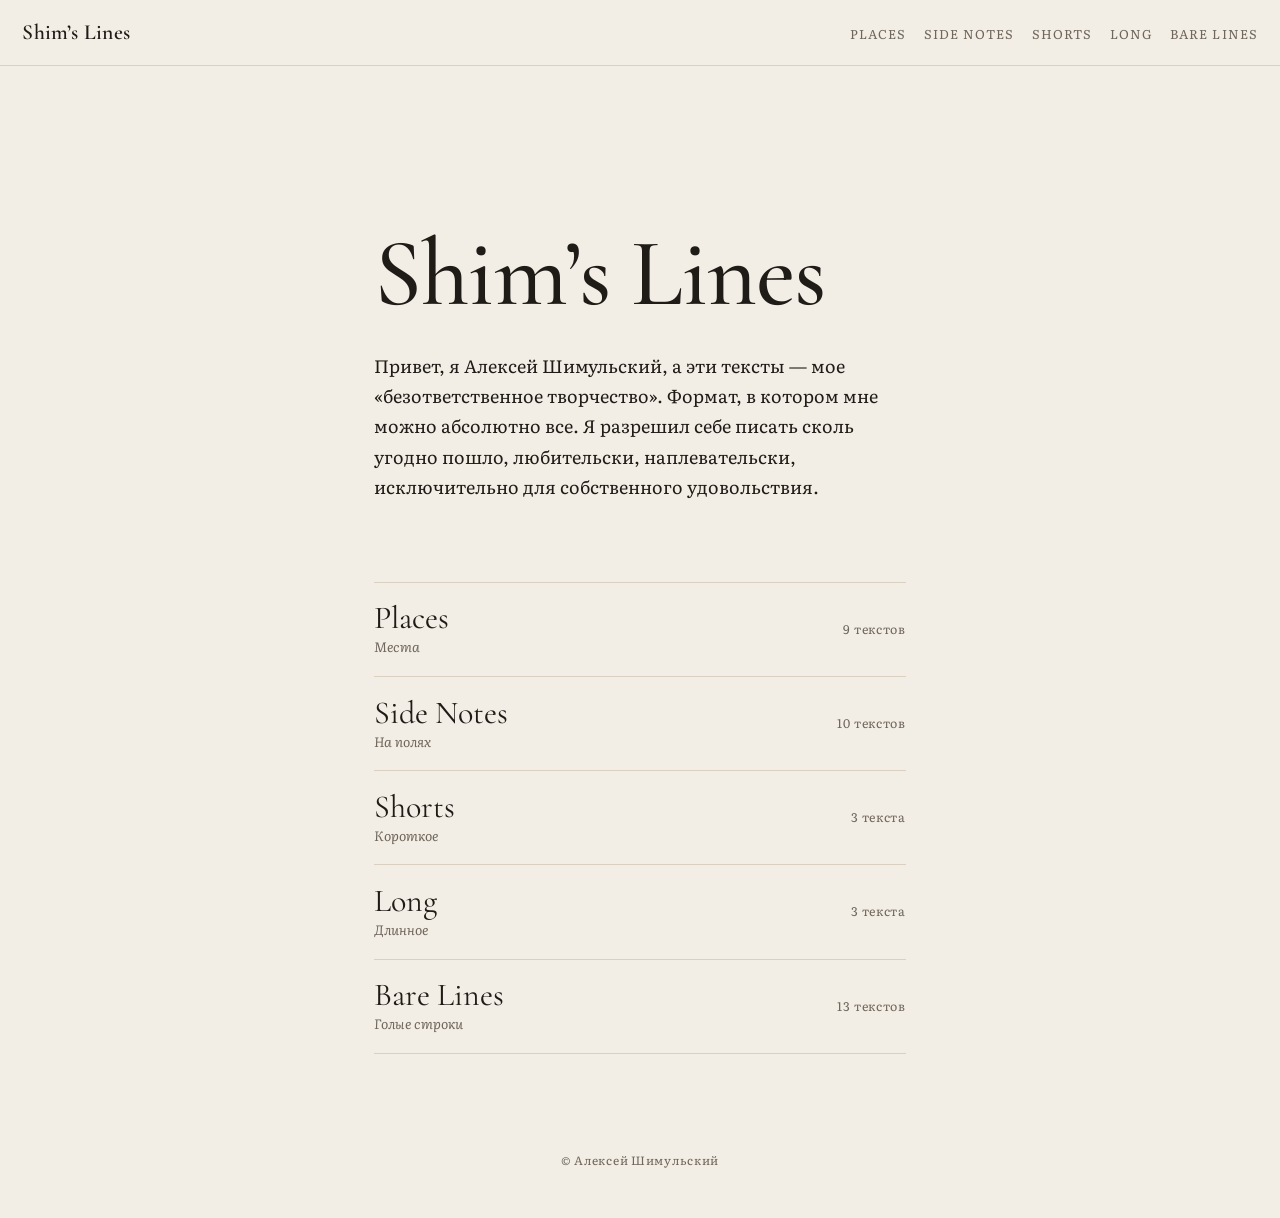
==== index.html @ 5a946348 "Shim’s Lines: static site moved from Notion Co-Authored-By: Claude Opus 5.5 <noreply@anthropic.com> " ====
<!doctype html>
<html lang="ru">
<head>
<meta charset="utf-8">
<meta name="viewport" content="width=device-width, initial-scale=1">
<title>Shim’s Lines</title>
<meta name="description" content="Привет, я Алексей Шимульский, а эти тексты — мое «безответственное творчество». Формат, в котором мне можно абсолютно все. Я разрешил себе писать сколь угодно пошло, любительски, н">
<meta property="og:title" content="Shim’s Lines">
<meta property="og:description" content="Привет, я Алексей Шимульский, а эти тексты — мое «безответственное творчество». Формат, в котором мне можно абсолютно все. Я разрешил себе писать сколь угодно пошло, любительски, н">
<meta property="og:type" content="website">
<link rel="preconnect" href="https://fonts.googleapis.com">
<link rel="preconnect" href="https://fonts.gstatic.com" crossorigin>
<link href="https://fonts.googleapis.com/css2?family=Cormorant+Garamond:ital,wght@0,500;0,600;1,500&family=Literata:ital,opsz,wght@0,7..72,400;0,7..72,600;1,7..72,400&display=swap" rel="stylesheet">
<link rel="stylesheet" href="style.css">
<link rel="icon" href="data:image/svg+xml,<svg xmlns='http://www.w3.org/2000/svg' viewBox='0 0 100 100'><text y='.9em' font-size='90'>✒</text></svg>">
</head>
<body>
<header class="top"><a class="brand" href="index.html">Shim’s Lines</a><nav><a href="places.html">Places</a><a href="side-notes.html">Side Notes</a><a href="shorts.html">Shorts</a><a href="long.html">Long</a><a href="bare-lines.html">Bare Lines</a></nav></header>
<main>
<section class="hero"><h1>Shim’s Lines</h1><p class="intro">Привет, я Алексей Шимульский, а эти тексты — мое «безответственное творчество». Формат, в котором мне можно абсолютно все. Я разрешил себе писать сколь угодно пошло, любительски, наплевательски, исключительно для собственного удовольствия.</p></section><ul class="sections"><li><a href="places.html"><span class="t">Places</span><span class="ru">Места</span><span class="n">9 текстов</span></a></li><li><a href="side-notes.html"><span class="t">Side Notes</span><span class="ru">На полях</span><span class="n">10 текстов</span></a></li><li><a href="shorts.html"><span class="t">Shorts</span><span class="ru">Короткое</span><span class="n">3 текста</span></a></li><li><a href="long.html"><span class="t">Long</span><span class="ru">Длинное</span><span class="n">3 текста</span></a></li><li><a href="bare-lines.html"><span class="t">Bare Lines</span><span class="ru">Голые строки</span><span class="n">13 текстов</span></a></li></ul>
</main>
<footer class="foot">© Алексей Шимульский</footer>
</body>
</html>
---- style.css ----
:root {
  --paper: #f3eee5;
  --ink: #1f1b17;
  --soft: #6f665c;
  --line: #d9d0c2;
  --accent: #9a3a24;
  --cue: #3d5a73;
  --measure: 36rem;
}
@media (prefers-color-scheme: dark) {
  :root { --paper: #171513; --ink: #e9e2d6; --soft: #9a9083; --line: #36302a; --accent: #d77a5c; --cue: #8fb1cc; }
}
* { box-sizing: border-box; }
html { -webkit-text-size-adjust: 100%; }
body {
  margin: 0; background: var(--paper); color: var(--ink);
  font-family: "Literata", Georgia, serif; font-size: 19px; line-height: 1.68;
  font-optical-sizing: auto; -webkit-font-smoothing: antialiased;
}
a { color: inherit; text-decoration: none; }
::selection { background: var(--accent); color: var(--paper); }

.top {
  position: sticky; top: 0; z-index: 5;
  display: flex; flex-wrap: wrap; gap: .4rem 1.6rem; align-items: baseline; justify-content: space-between;
  padding: .9rem 1.4rem; background: color-mix(in srgb, var(--paper) 88%, transparent);
  backdrop-filter: blur(8px); border-bottom: 1px solid var(--line);
}
.brand { font-family: "Cormorant Garamond", serif; font-size: 1.35rem; font-weight: 600; letter-spacing: .01em; }
.top nav { display: flex; flex-wrap: wrap; gap: .2rem 1.1rem; font-size: .8rem; letter-spacing: .08em; text-transform: uppercase; color: var(--soft); }
.top nav a:hover, .top nav a.on { color: var(--accent); }

main { max-width: var(--measure); margin: 0 auto; padding: 0 1.4rem 4rem; }

/* index */
.hero { padding: 18vh 0 3rem; }
.hero h1 { font-family: "Cormorant Garamond", serif; font-weight: 500; font-size: clamp(3.4rem, 11vw, 6rem); line-height: .95; margin: 0 0 2rem; letter-spacing: -.01em; }
.intro { font-size: 1.12rem; margin: 0; }
.sections { list-style: none; padding: 0; margin: 2rem 0 0; border-top: 1px solid var(--line); }
.sections li { border-bottom: 1px solid var(--line); }
.sections a { display: grid; grid-template-columns: 1fr auto; grid-template-areas: "t n" "ru n"; padding: 1.1rem 0; transition: padding .25s; }
.sections a:hover { padding-left: .6rem; }
.sections .t { grid-area: t; font-family: "Cormorant Garamond", serif; font-size: 2rem; line-height: 1.1; }
.sections a:hover .t { color: var(--accent); }
.sections .ru { grid-area: ru; font-size: .85rem; color: var(--soft); font-style: italic; }
.sections .n { grid-area: n; align-self: center; font-size: .78rem; color: var(--soft); letter-spacing: .05em; }

/* section */
.sec-head { padding: 12vh 0 2.5rem; }
.sec-head h1 { font-family: "Cormorant Garamond", serif; font-weight: 500; font-size: clamp(3rem, 9vw, 4.6rem); line-height: 1; margin: 0; }
.sec-head .ru, .sec-head .sub { margin: .5rem 0 0; color: var(--soft); font-style: italic; }
.sec-head .by { margin: 1.4rem 0 0; font-size: .8rem; letter-spacing: .1em; text-transform: uppercase; color: var(--soft); }
.back { font-size: .8rem; letter-spacing: .08em; text-transform: uppercase; color: var(--soft); display: inline-block; margin-bottom: 1.6rem; }
.back:hover { color: var(--accent); }
.toc { list-style: none; padding: 0; margin: 2rem 0 0; display: flex; flex-wrap: wrap; gap: .3rem 1.2rem; font-size: .92rem; }
.toc a { border-bottom: 1px solid var(--line); }
.toc a:hover { color: var(--accent); border-color: var(--accent); }

.piece p { margin: 0 0 1.05em; hyphens: auto; }
.piece h2 { font-family: "Cormorant Garamond", serif; font-weight: 600; font-size: 2.1rem; line-height: 1.1; margin: 0 0 1.2rem; color: var(--accent); scroll-margin-top: 5rem; }
.piece ul, .piece ol { margin: 0 0 1.05em; padding-left: 1.3em; }
.piece li { margin-bottom: .55em; }
.piece ol li::marker { font-family: "Cormorant Garamond", serif; color: var(--accent); font-weight: 600; }
.piece ul.checks { list-style: none; padding: 0; }
.piece ul.checks li::before { content: "✓"; color: var(--accent); margin-right: .7em; }
.piece .cue { hyphens: manual; font-style: italic; color: var(--cue); font-size: .94em; margin: 2.2em 0 1.4em; padding-left: 1rem; border-left: 2px solid var(--cue); }
.piece .sign { text-align: right; font-style: italic; color: var(--soft); margin-top: 1.6em; }
.orn { text-align: center; color: var(--accent); font-size: 1.3rem; margin: 2.6rem 0; letter-spacing: .3em; }

.longlist { list-style: none; padding: 0; margin: 0; border-top: 1px solid var(--line); }
.longlist li { border-bottom: 1px solid var(--line); }
.longlist a { display: block; padding: 1.4rem 0; }
.longlist .t { display: block; font-family: "Cormorant Garamond", serif; font-size: 2rem; line-height: 1.1; }
.longlist .s { display: block; font-style: italic; color: var(--soft); font-size: .9rem; }
.longlist .ex { display: block; color: var(--soft); font-size: .92rem; margin-top: .5rem; }
.longlist a:hover .t { color: var(--accent); }

.pn { display: flex; justify-content: space-between; margin-top: 4rem; padding-top: 1.2rem; border-top: 1px solid var(--line); font-size: .85rem; letter-spacing: .06em; text-transform: uppercase; color: var(--soft); }
.pn a:hover { color: var(--accent); }
.foot { text-align: center; font-size: .75rem; color: var(--soft); padding: 2rem 1rem 3rem; letter-spacing: .06em; }

@media (max-width: 600px) {
  body { font-size: 17.5px; }
  .top { padding: .7rem 1rem; }
  .top nav { gap: .2rem .8rem; font-size: .72rem; }
  .hero { padding-top: 10vh; }
}
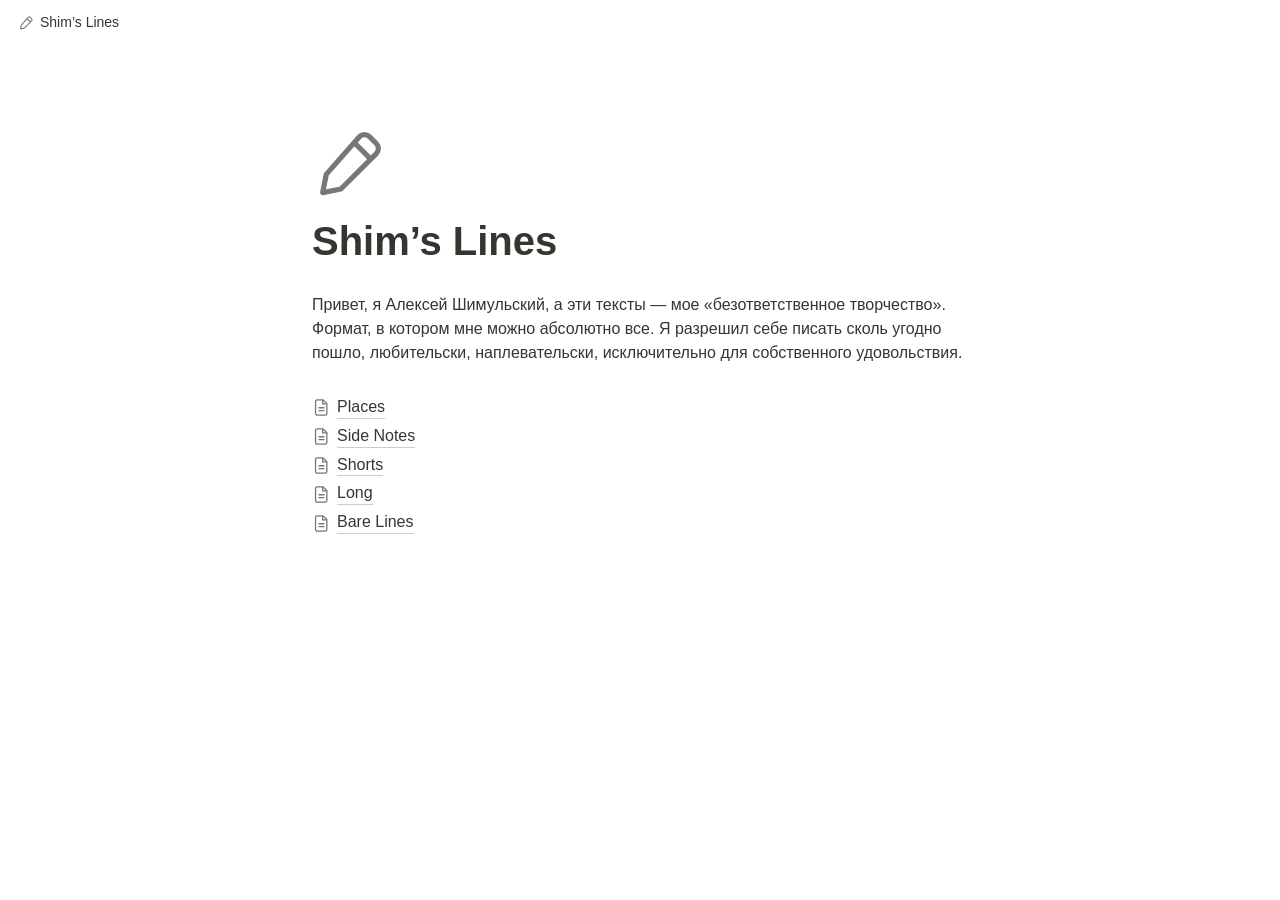
==== commit d6c34468: "Notion-like design Co-Authored-By: Claude Opus 5.5 <noreply@anthropic.com> Claude-Session: https://c" ====
--- a/index.html
+++ b/index.html
@@ -8,17 +8,13 @@
 <meta property="og:title" content="Shim’s Lines">
 <meta property="og:description" content="Привет, я Алексей Шимульский, а эти тексты — мое «безответственное творчество». Формат, в котором мне можно абсолютно все. Я разрешил себе писать сколь угодно пошло, любительски, н">
 <meta property="og:type" content="website">
-<link rel="preconnect" href="https://fonts.googleapis.com">
-<link rel="preconnect" href="https://fonts.gstatic.com" crossorigin>
-<link href="https://fonts.googleapis.com/css2?family=Cormorant+Garamond:ital,wght@0,500;0,600;1,500&family=Literata:ital,opsz,wght@0,7..72,400;0,7..72,600;1,7..72,400&display=swap" rel="stylesheet">
 <link rel="stylesheet" href="style.css">
 <link rel="icon" href="data:image/svg+xml,<svg xmlns='http://www.w3.org/2000/svg' viewBox='0 0 100 100'><text y='.9em' font-size='90'>✒</text></svg>">
 </head>
 <body>
-<header class="top"><a class="brand" href="index.html">Shim’s Lines</a><nav><a href="places.html">Places</a><a href="side-notes.html">Side Notes</a><a href="shorts.html">Shorts</a><a href="long.html">Long</a><a href="bare-lines.html">Bare Lines</a></nav></header>
+<header class="top"><a href="index.html"><svg class="pen sm" viewBox="0 0 24 24" aria-hidden="true"><path d="M15.2 3.6a2.2 2.2 0 0 1 3.1 0l2.1 2.1a2.2 2.2 0 0 1 0 3.1L9.5 19.7l-5.6 1.1 1.1-5.6L15.2 3.6Z" fill="none" stroke="currentColor" stroke-width="1.6" stroke-linejoin="round"/><path d="m13.5 5.3 5.2 5.2" stroke="currentColor" stroke-width="1.6"/></svg>Shim’s Lines</a></header>
 <main>
-<section class="hero"><h1>Shim’s Lines</h1><p class="intro">Привет, я Алексей Шимульский, а эти тексты — мое «безответственное творчество». Формат, в котором мне можно абсолютно все. Я разрешил себе писать сколь угодно пошло, любительски, наплевательски, исключительно для собственного удовольствия.</p></section><ul class="sections"><li><a href="places.html"><span class="t">Places</span><span class="ru">Места</span><span class="n">9 текстов</span></a></li><li><a href="side-notes.html"><span class="t">Side Notes</span><span class="ru">На полях</span><span class="n">10 текстов</span></a></li><li><a href="shorts.html"><span class="t">Shorts</span><span class="ru">Короткое</span><span class="n">3 текста</span></a></li><li><a href="long.html"><span class="t">Long</span><span class="ru">Длинное</span><span class="n">3 текста</span></a></li><li><a href="bare-lines.html"><span class="t">Bare Lines</span><span class="ru">Голые строки</span><span class="n">13 текстов</span></a></li></ul>
+<div class="icon"><svg class="pen" viewBox="0 0 24 24" aria-hidden="true"><path d="M15.2 3.6a2.2 2.2 0 0 1 3.1 0l2.1 2.1a2.2 2.2 0 0 1 0 3.1L9.5 19.7l-5.6 1.1 1.1-5.6L15.2 3.6Z" fill="none" stroke="currentColor" stroke-width="1.6" stroke-linejoin="round"/><path d="m13.5 5.3 5.2 5.2" stroke="currentColor" stroke-width="1.6"/></svg></div><h1 class="title">Shim’s Lines</h1><p>Привет, я Алексей Шимульский, а эти тексты — мое «безответственное творчество». Формат, в котором мне можно абсолютно все. Я разрешил себе писать сколь угодно пошло, любительски, наплевательски, исключительно для собственного удовольствия.</p><p class="gap"></p><a class="pagelink" href="places.html"><svg class="doc" viewBox="0 0 16 16" aria-hidden="true"><path d="M4.35 1.5h4.9l3.25 3.25v8.4c0 .75-.6 1.35-1.35 1.35h-6.8c-.75 0-1.35-.6-1.35-1.35V2.85c0-.75.6-1.35 1.35-1.35Z" fill="none" stroke="currentColor" stroke-width="1.1"/><path d="M9 1.7v3.3h3.3M5.5 8.2h5M5.5 10.6h5" fill="none" stroke="currentColor" stroke-width="1.1"/></svg><span class="pl">Places</span></a><a class="pagelink" href="side-notes.html"><svg class="doc" viewBox="0 0 16 16" aria-hidden="true"><path d="M4.35 1.5h4.9l3.25 3.25v8.4c0 .75-.6 1.35-1.35 1.35h-6.8c-.75 0-1.35-.6-1.35-1.35V2.85c0-.75.6-1.35 1.35-1.35Z" fill="none" stroke="currentColor" stroke-width="1.1"/><path d="M9 1.7v3.3h3.3M5.5 8.2h5M5.5 10.6h5" fill="none" stroke="currentColor" stroke-width="1.1"/></svg><span class="pl">Side Notes</span></a><a class="pagelink" href="shorts.html"><svg class="doc" viewBox="0 0 16 16" aria-hidden="true"><path d="M4.35 1.5h4.9l3.25 3.25v8.4c0 .75-.6 1.35-1.35 1.35h-6.8c-.75 0-1.35-.6-1.35-1.35V2.85c0-.75.6-1.35 1.35-1.35Z" fill="none" stroke="currentColor" stroke-width="1.1"/><path d="M9 1.7v3.3h3.3M5.5 8.2h5M5.5 10.6h5" fill="none" stroke="currentColor" stroke-width="1.1"/></svg><span class="pl">Shorts</span></a><a class="pagelink" href="long.html"><svg class="doc" viewBox="0 0 16 16" aria-hidden="true"><path d="M4.35 1.5h4.9l3.25 3.25v8.4c0 .75-.6 1.35-1.35 1.35h-6.8c-.75 0-1.35-.6-1.35-1.35V2.85c0-.75.6-1.35 1.35-1.35Z" fill="none" stroke="currentColor" stroke-width="1.1"/><path d="M9 1.7v3.3h3.3M5.5 8.2h5M5.5 10.6h5" fill="none" stroke="currentColor" stroke-width="1.1"/></svg><span class="pl">Long</span></a><a class="pagelink" href="bare-lines.html"><svg class="doc" viewBox="0 0 16 16" aria-hidden="true"><path d="M4.35 1.5h4.9l3.25 3.25v8.4c0 .75-.6 1.35-1.35 1.35h-6.8c-.75 0-1.35-.6-1.35-1.35V2.85c0-.75.6-1.35 1.35-1.35Z" fill="none" stroke="currentColor" stroke-width="1.1"/><path d="M9 1.7v3.3h3.3M5.5 8.2h5M5.5 10.6h5" fill="none" stroke="currentColor" stroke-width="1.1"/></svg><span class="pl">Bare Lines</span></a>
 </main>
-<footer class="foot">© Алексей Шимульский</footer>
 </body>
 </html>
--- a/style.css
+++ b/style.css
@@ -1,87 +1,61 @@
-:root {
-  --paper: #f3eee5;
-  --ink: #1f1b17;
-  --soft: #6f665c;
-  --line: #d9d0c2;
-  --accent: #9a3a24;
-  --cue: #3d5a73;
-  --measure: 36rem;
-}
+/* Notion-like page */
+:root { --text:#37352f; --gray:#787774; --line:#e9e9e7; --link:#37352f; --hover:rgba(55,53,47,.06); --blue:#337ea9; --bg:#fff; }
 @media (prefers-color-scheme: dark) {
-  :root { --paper: #171513; --ink: #e9e2d6; --soft: #9a9083; --line: #36302a; --accent: #d77a5c; --cue: #8fb1cc; }
+  :root { --text:#d4d4d4; --gray:#9b9b9b; --line:#2f2f2f; --link:#d4d4d4; --hover:rgba(255,255,255,.055); --blue:#529cca; --bg:#191919; }
 }
 * { box-sizing: border-box; }
-html { -webkit-text-size-adjust: 100%; }
 body {
-  margin: 0; background: var(--paper); color: var(--ink);
-  font-family: "Literata", Georgia, serif; font-size: 19px; line-height: 1.68;
-  font-optical-sizing: auto; -webkit-font-smoothing: antialiased;
+  margin: 0; background: var(--bg); color: var(--text);
+  font: 16px/1.5 ui-sans-serif, -apple-system, BlinkMacSystemFont, "Segoe UI Variable Display", "Segoe UI", Helvetica, "Apple Color Emoji", Arial, sans-serif;
+  -webkit-font-smoothing: antialiased;
 }
-a { color: inherit; text-decoration: none; }
-::selection { background: var(--accent); color: var(--paper); }
+a { color: inherit; }
 
+/* top bar with breadcrumbs */
 .top {
-  position: sticky; top: 0; z-index: 5;
-  display: flex; flex-wrap: wrap; gap: .4rem 1.6rem; align-items: baseline; justify-content: space-between;
-  padding: .9rem 1.4rem; background: color-mix(in srgb, var(--paper) 88%, transparent);
-  backdrop-filter: blur(8px); border-bottom: 1px solid var(--line);
+  position: sticky; top: 0; z-index: 5; height: 45px; padding: 0 12px;
+  display: flex; align-items: center; gap: 2px; font-size: 14px;
+  background: var(--bg); white-space: nowrap; overflow: hidden;
 }
-.brand { font-family: "Cormorant Garamond", serif; font-size: 1.35rem; font-weight: 600; letter-spacing: .01em; }
-.top nav { display: flex; flex-wrap: wrap; gap: .2rem 1.1rem; font-size: .8rem; letter-spacing: .08em; text-transform: uppercase; color: var(--soft); }
-.top nav a:hover, .top nav a.on { color: var(--accent); }
+.top a, .top span:not(.sl) { display: inline-flex; align-items: center; gap: 6px; padding: 2px 6px; border-radius: 4px; text-decoration: none; overflow: hidden; text-overflow: ellipsis; }
+.top a:hover { background: var(--hover); }
+.top .sl { color: var(--gray); opacity: .6; padding: 0 2px; }
+.pen { width: 78px; height: 78px; color: var(--gray); }
+.pen.sm { width: 16px; height: 16px; }
 
-main { max-width: var(--measure); margin: 0 auto; padding: 0 1.4rem 4rem; }
+main { max-width: 708px; margin: 0 auto; padding: 60px 24px 30vh; }
+.icon { margin: 20px 0 4px; }
+.title { font-size: 40px; font-weight: 700; line-height: 1.2; margin: 0 0 22px; padding: 3px 2px; }
+p { margin: 1px 0; padding: 3px 2px; }
+.gap { min-height: 1.5em; }
+.g { color: var(--gray); }
+.sub { margin-top: -16px; }
+.by { margin-bottom: 18px; }
 
-/* index */
-.hero { padding: 18vh 0 3rem; }
-.hero h1 { font-family: "Cormorant Garamond", serif; font-weight: 500; font-size: clamp(3.4rem, 11vw, 6rem); line-height: .95; margin: 0 0 2rem; letter-spacing: -.01em; }
-.intro { font-size: 1.12rem; margin: 0; }
-.sections { list-style: none; padding: 0; margin: 2rem 0 0; border-top: 1px solid var(--line); }
-.sections li { border-bottom: 1px solid var(--line); }
-.sections a { display: grid; grid-template-columns: 1fr auto; grid-template-areas: "t n" "ru n"; padding: 1.1rem 0; transition: padding .25s; }
-.sections a:hover { padding-left: .6rem; }
-.sections .t { grid-area: t; font-family: "Cormorant Garamond", serif; font-size: 2rem; line-height: 1.1; }
-.sections a:hover .t { color: var(--accent); }
-.sections .ru { grid-area: ru; font-size: .85rem; color: var(--soft); font-style: italic; }
-.sections .n { grid-area: n; align-self: center; font-size: .78rem; color: var(--soft); letter-spacing: .05em; }
+/* child-page links */
+.pagelink {
+  display: flex; align-items: center; gap: 6px; margin: 1px 0; padding: 3px 2px;
+  border-radius: 4px; text-decoration: none; line-height: 1.3;
+}
+.pagelink:hover { background: var(--hover); }
+.pagelink .pl { font-weight: 500; border-bottom: 1px solid color-mix(in srgb, var(--text) 25%, transparent); }
+.doc { width: 19px; height: 19px; flex: none; color: var(--gray); }
 
-/* section */
-.sec-head { padding: 12vh 0 2.5rem; }
-.sec-head h1 { font-family: "Cormorant Garamond", serif; font-weight: 500; font-size: clamp(3rem, 9vw, 4.6rem); line-height: 1; margin: 0; }
-.sec-head .ru, .sec-head .sub { margin: .5rem 0 0; color: var(--soft); font-style: italic; }
-.sec-head .by { margin: 1.4rem 0 0; font-size: .8rem; letter-spacing: .1em; text-transform: uppercase; color: var(--soft); }
-.back { font-size: .8rem; letter-spacing: .08em; text-transform: uppercase; color: var(--soft); display: inline-block; margin-bottom: 1.6rem; }
-.back:hover { color: var(--accent); }
-.toc { list-style: none; padding: 0; margin: 2rem 0 0; display: flex; flex-wrap: wrap; gap: .3rem 1.2rem; font-size: .92rem; }
-.toc a { border-bottom: 1px solid var(--line); }
-.toc a:hover { color: var(--accent); border-color: var(--accent); }
+/* content */
+.piece h2 { font-size: 24px; font-weight: 600; line-height: 1.3; margin: 1.4em 0 1px; padding: 3px 2px; scroll-margin-top: 56px; }
+.piece h2:first-child { margin-top: .4em; }
+.piece p { min-height: 1em; }
+.piece p + p { margin-top: 9px; }
+.piece ul, .piece ol { margin: 4px 0; padding-left: 1.7em; }
+.piece li { padding: 3px 2px; }
+.piece ul.checks { list-style: none; padding-left: 2px; }
+.piece ul.checks li::before { content: "✓"; display: inline-block; width: 1.4em; }
+.piece .cue { color: var(--blue); font-style: italic; margin: 18px 0 12px; }
+.piece .sign { color: var(--gray); font-style: italic; margin-top: 16px; }
+hr { border: 0; border-top: 1px solid var(--line); margin: 28px 0; }
 
-.piece p { margin: 0 0 1.05em; hyphens: auto; }
-.piece h2 { font-family: "Cormorant Garamond", serif; font-weight: 600; font-size: 2.1rem; line-height: 1.1; margin: 0 0 1.2rem; color: var(--accent); scroll-margin-top: 5rem; }
-.piece ul, .piece ol { margin: 0 0 1.05em; padding-left: 1.3em; }
-.piece li { margin-bottom: .55em; }
-.piece ol li::marker { font-family: "Cormorant Garamond", serif; color: var(--accent); font-weight: 600; }
-.piece ul.checks { list-style: none; padding: 0; }
-.piece ul.checks li::before { content: "✓"; color: var(--accent); margin-right: .7em; }
-.piece .cue { hyphens: manual; font-style: italic; color: var(--cue); font-size: .94em; margin: 2.2em 0 1.4em; padding-left: 1rem; border-left: 2px solid var(--cue); }
-.piece .sign { text-align: right; font-style: italic; color: var(--soft); margin-top: 1.6em; }
-.orn { text-align: center; color: var(--accent); font-size: 1.3rem; margin: 2.6rem 0; letter-spacing: .3em; }
-
-.longlist { list-style: none; padding: 0; margin: 0; border-top: 1px solid var(--line); }
-.longlist li { border-bottom: 1px solid var(--line); }
-.longlist a { display: block; padding: 1.4rem 0; }
-.longlist .t { display: block; font-family: "Cormorant Garamond", serif; font-size: 2rem; line-height: 1.1; }
-.longlist .s { display: block; font-style: italic; color: var(--soft); font-size: .9rem; }
-.longlist .ex { display: block; color: var(--soft); font-size: .92rem; margin-top: .5rem; }
-.longlist a:hover .t { color: var(--accent); }
-
-.pn { display: flex; justify-content: space-between; margin-top: 4rem; padding-top: 1.2rem; border-top: 1px solid var(--line); font-size: .85rem; letter-spacing: .06em; text-transform: uppercase; color: var(--soft); }
-.pn a:hover { color: var(--accent); }
-.foot { text-align: center; font-size: .75rem; color: var(--soft); padding: 2rem 1rem 3rem; letter-spacing: .06em; }
-
-@media (max-width: 600px) {
-  body { font-size: 17.5px; }
-  .top { padding: .7rem 1rem; }
-  .top nav { gap: .2rem .8rem; font-size: .72rem; }
-  .hero { padding-top: 10vh; }
+@media (max-width: 640px) {
+  main { padding-top: 32px; }
+  .title { font-size: 32px; }
+  .pen { width: 60px; height: 60px; }
 }
